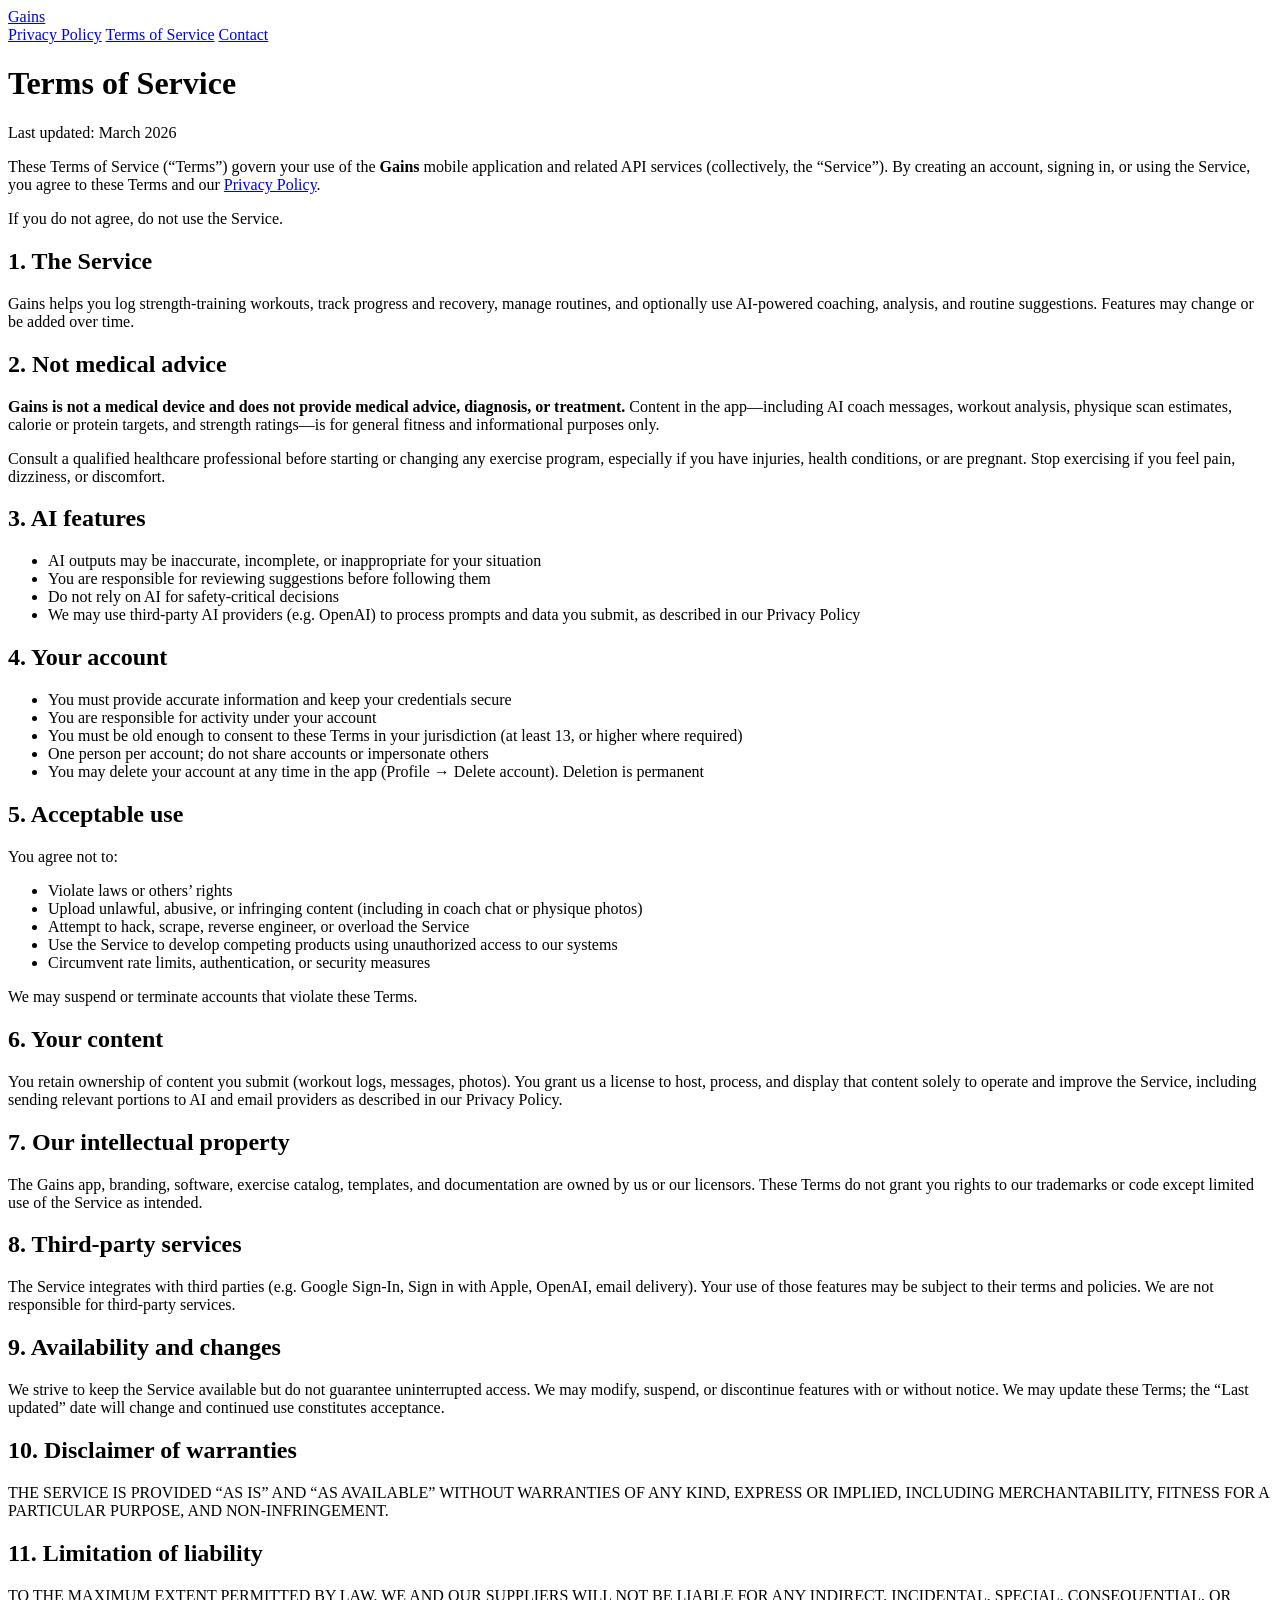
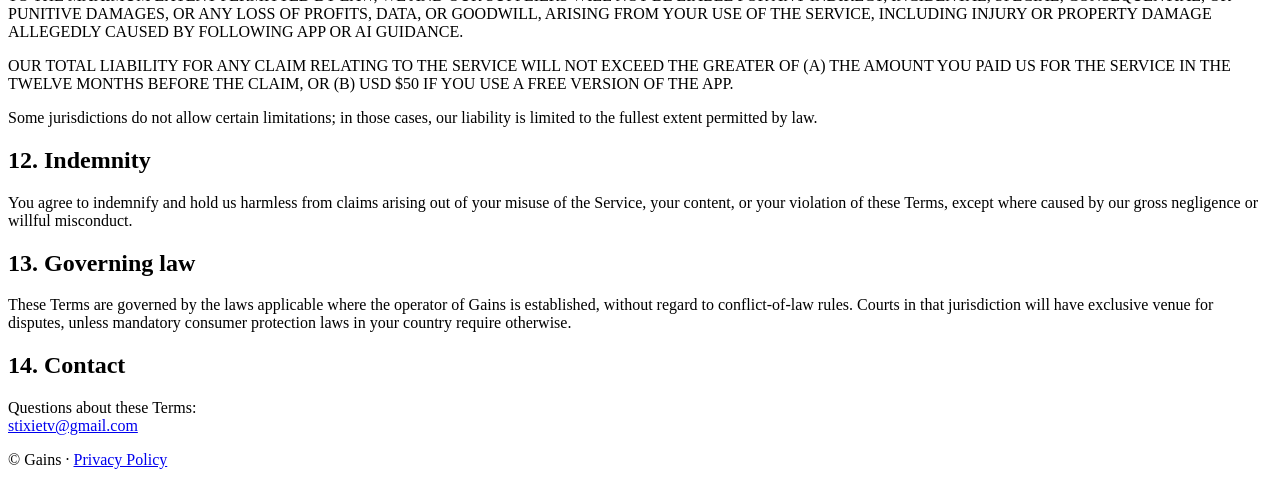
==== docs/legal/terms/index.html @ 3e6155f7 "legal, terms, ranks" ====
<!DOCTYPE html>
<html lang="en">
<head>
  <meta charset="utf-8" />
  <meta name="viewport" content="width=device-width, initial-scale=1" />
  <title>Terms of Service — Gains</title>
  <link rel="stylesheet" href="/styles.css" />
</head>
<body>
  <div class="wrap">
    <header>
      <a class="logo" href="https://gainsai.net/">Gains</a>
      <nav>
        <a href="https://gainsai.net/privacy/">Privacy Policy</a>
        <a href="https://gainsai.net/terms/">Terms of Service</a>
        <a href="mailto:stixietv@gmail.com">Contact</a>
      </nav>
    </header>

    <main>
      <h1>Terms of Service</h1>
      <p class="updated">Last updated: March 2026</p>

      <p>
        These Terms of Service (“Terms”) govern your use of the <strong>Gains</strong> mobile application
        and related API services (collectively, the “Service”). By creating an account, signing in, or
        using the Service, you agree to these Terms and our
        <a href="https://gainsai.net/privacy/">Privacy Policy</a>.
      </p>
      <p>If you do not agree, do not use the Service.</p>

      <h2>1. The Service</h2>
      <p>
        Gains helps you log strength-training workouts, track progress and recovery, manage routines,
        and optionally use AI-powered coaching, analysis, and routine suggestions. Features may change
        or be added over time.
      </p>

      <h2>2. Not medical advice</h2>
      <p>
        <strong>Gains is not a medical device and does not provide medical advice, diagnosis, or treatment.</strong>
        Content in the app—including AI coach messages, workout analysis, physique scan estimates, calorie
        or protein targets, and strength ratings—is for general fitness and informational purposes only.
      </p>
      <p>
        Consult a qualified healthcare professional before starting or changing any exercise program,
        especially if you have injuries, health conditions, or are pregnant. Stop exercising if you feel
        pain, dizziness, or discomfort.
      </p>

      <h2>3. AI features</h2>
      <ul>
        <li>AI outputs may be inaccurate, incomplete, or inappropriate for your situation</li>
        <li>You are responsible for reviewing suggestions before following them</li>
        <li>Do not rely on AI for safety-critical decisions</li>
        <li>We may use third-party AI providers (e.g. OpenAI) to process prompts and data you submit, as described in our Privacy Policy</li>
      </ul>

      <h2>4. Your account</h2>
      <ul>
        <li>You must provide accurate information and keep your credentials secure</li>
        <li>You are responsible for activity under your account</li>
        <li>You must be old enough to consent to these Terms in your jurisdiction (at least 13, or higher where required)</li>
        <li>One person per account; do not share accounts or impersonate others</li>
        <li>You may delete your account at any time in the app (Profile → Delete account). Deletion is permanent</li>
      </ul>

      <h2>5. Acceptable use</h2>
      <p>You agree not to:</p>
      <ul>
        <li>Violate laws or others’ rights</li>
        <li>Upload unlawful, abusive, or infringing content (including in coach chat or physique photos)</li>
        <li>Attempt to hack, scrape, reverse engineer, or overload the Service</li>
        <li>Use the Service to develop competing products using unauthorized access to our systems</li>
        <li>Circumvent rate limits, authentication, or security measures</li>
      </ul>
      <p>We may suspend or terminate accounts that violate these Terms.</p>

      <h2>6. Your content</h2>
      <p>
        You retain ownership of content you submit (workout logs, messages, photos). You grant us a
        license to host, process, and display that content solely to operate and improve the Service,
        including sending relevant portions to AI and email providers as described in our Privacy Policy.
      </p>

      <h2>7. Our intellectual property</h2>
      <p>
        The Gains app, branding, software, exercise catalog, templates, and documentation are owned by us
        or our licensors. These Terms do not grant you rights to our trademarks or code except limited
        use of the Service as intended.
      </p>

      <h2>8. Third-party services</h2>
      <p>
        The Service integrates with third parties (e.g. Google Sign-In, Sign in with Apple, OpenAI, email
        delivery). Your use of those features may be subject to their terms and policies. We are not
        responsible for third-party services.
      </p>

      <h2>9. Availability and changes</h2>
      <p>
        We strive to keep the Service available but do not guarantee uninterrupted access. We may modify,
        suspend, or discontinue features with or without notice. We may update these Terms; the “Last
        updated” date will change and continued use constitutes acceptance.
      </p>

      <h2>10. Disclaimer of warranties</h2>
      <p>
        THE SERVICE IS PROVIDED “AS IS” AND “AS AVAILABLE” WITHOUT WARRANTIES OF ANY KIND, EXPRESS OR
        IMPLIED, INCLUDING MERCHANTABILITY, FITNESS FOR A PARTICULAR PURPOSE, AND NON-INFRINGEMENT.
      </p>

      <h2>11. Limitation of liability</h2>
      <p>
        TO THE MAXIMUM EXTENT PERMITTED BY LAW, WE AND OUR SUPPLIERS WILL NOT BE LIABLE FOR ANY INDIRECT,
        INCIDENTAL, SPECIAL, CONSEQUENTIAL, OR PUNITIVE DAMAGES, OR ANY LOSS OF PROFITS, DATA, OR GOODWILL,
        ARISING FROM YOUR USE OF THE SERVICE, INCLUDING INJURY OR PROPERTY DAMAGE ALLEGEDLY CAUSED BY
        FOLLOWING APP OR AI GUIDANCE.
      </p>
      <p>
        OUR TOTAL LIABILITY FOR ANY CLAIM RELATING TO THE SERVICE WILL NOT EXCEED THE GREATER OF (A) THE
        AMOUNT YOU PAID US FOR THE SERVICE IN THE TWELVE MONTHS BEFORE THE CLAIM, OR (B) USD $50 IF YOU
        USE A FREE VERSION OF THE APP.
      </p>
      <p>
        Some jurisdictions do not allow certain limitations; in those cases, our liability is limited to
        the fullest extent permitted by law.
      </p>

      <h2>12. Indemnity</h2>
      <p>
        You agree to indemnify and hold us harmless from claims arising out of your misuse of the Service,
        your content, or your violation of these Terms, except where caused by our gross negligence or
        willful misconduct.
      </p>

      <h2>13. Governing law</h2>
      <p>
        These Terms are governed by the laws applicable where the operator of Gains is established, without
        regard to conflict-of-law rules. Courts in that jurisdiction will have exclusive venue for disputes,
        unless mandatory consumer protection laws in your country require otherwise.
      </p>

      <h2>14. Contact</h2>
      <p>
        Questions about these Terms:<br />
        <a href="mailto:stixietv@gmail.com">stixietv@gmail.com</a>
      </p>
    </main>

    <footer>
      © Gains · <a href="https://gainsai.net/privacy/">Privacy Policy</a>
    </footer>
  </div>
</body>
</html>
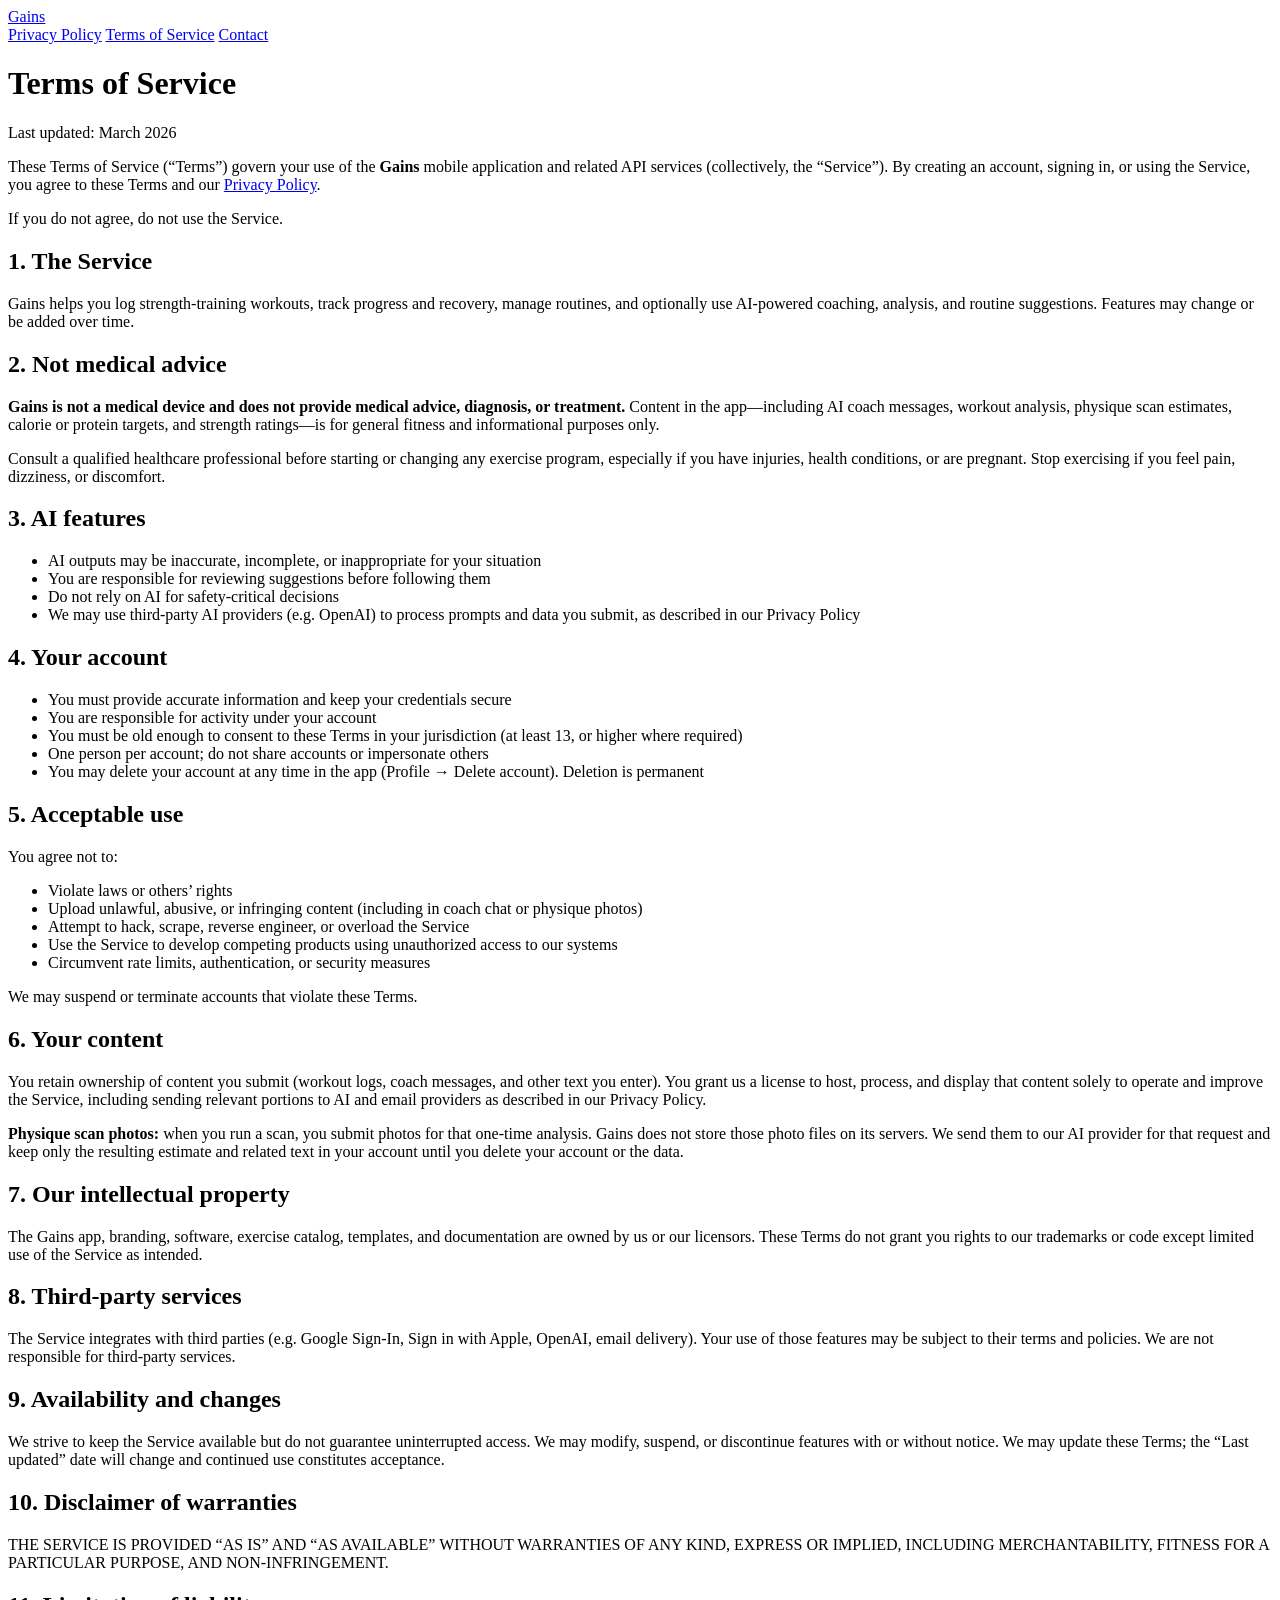
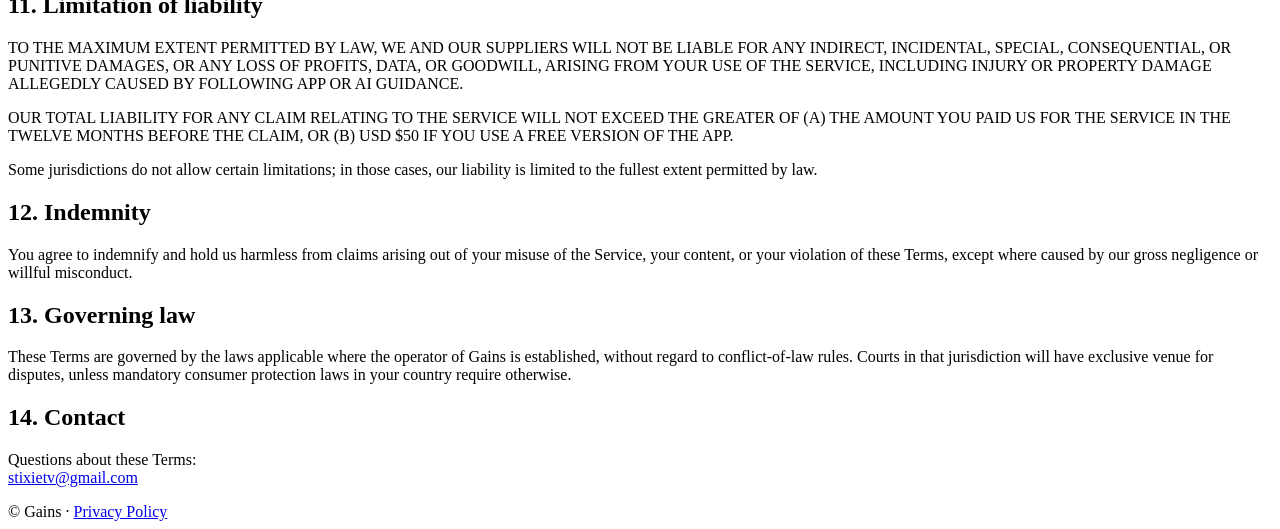
==== commit 29c3356c: "legal, terms fix" ====
--- a/docs/legal/terms/index.html
+++ b/docs/legal/terms/index.html
@@ -78,9 +78,14 @@
 
       <h2>6. Your content</h2>
       <p>
-        You retain ownership of content you submit (workout logs, messages, photos). You grant us a
-        license to host, process, and display that content solely to operate and improve the Service,
+        You retain ownership of content you submit (workout logs, coach messages, and other text you enter).
+        You grant us a license to host, process, and display that content solely to operate and improve the Service,
         including sending relevant portions to AI and email providers as described in our Privacy Policy.
+      </p>
+      <p>
+        <strong>Physique scan photos:</strong> when you run a scan, you submit photos for that one-time analysis.
+        Gains does not store those photo files on its servers. We send them to our AI provider for that request and
+        keep only the resulting estimate and related text in your account until you delete your account or the data.
       </p>
 
       <h2>7. Our intellectual property</h2>
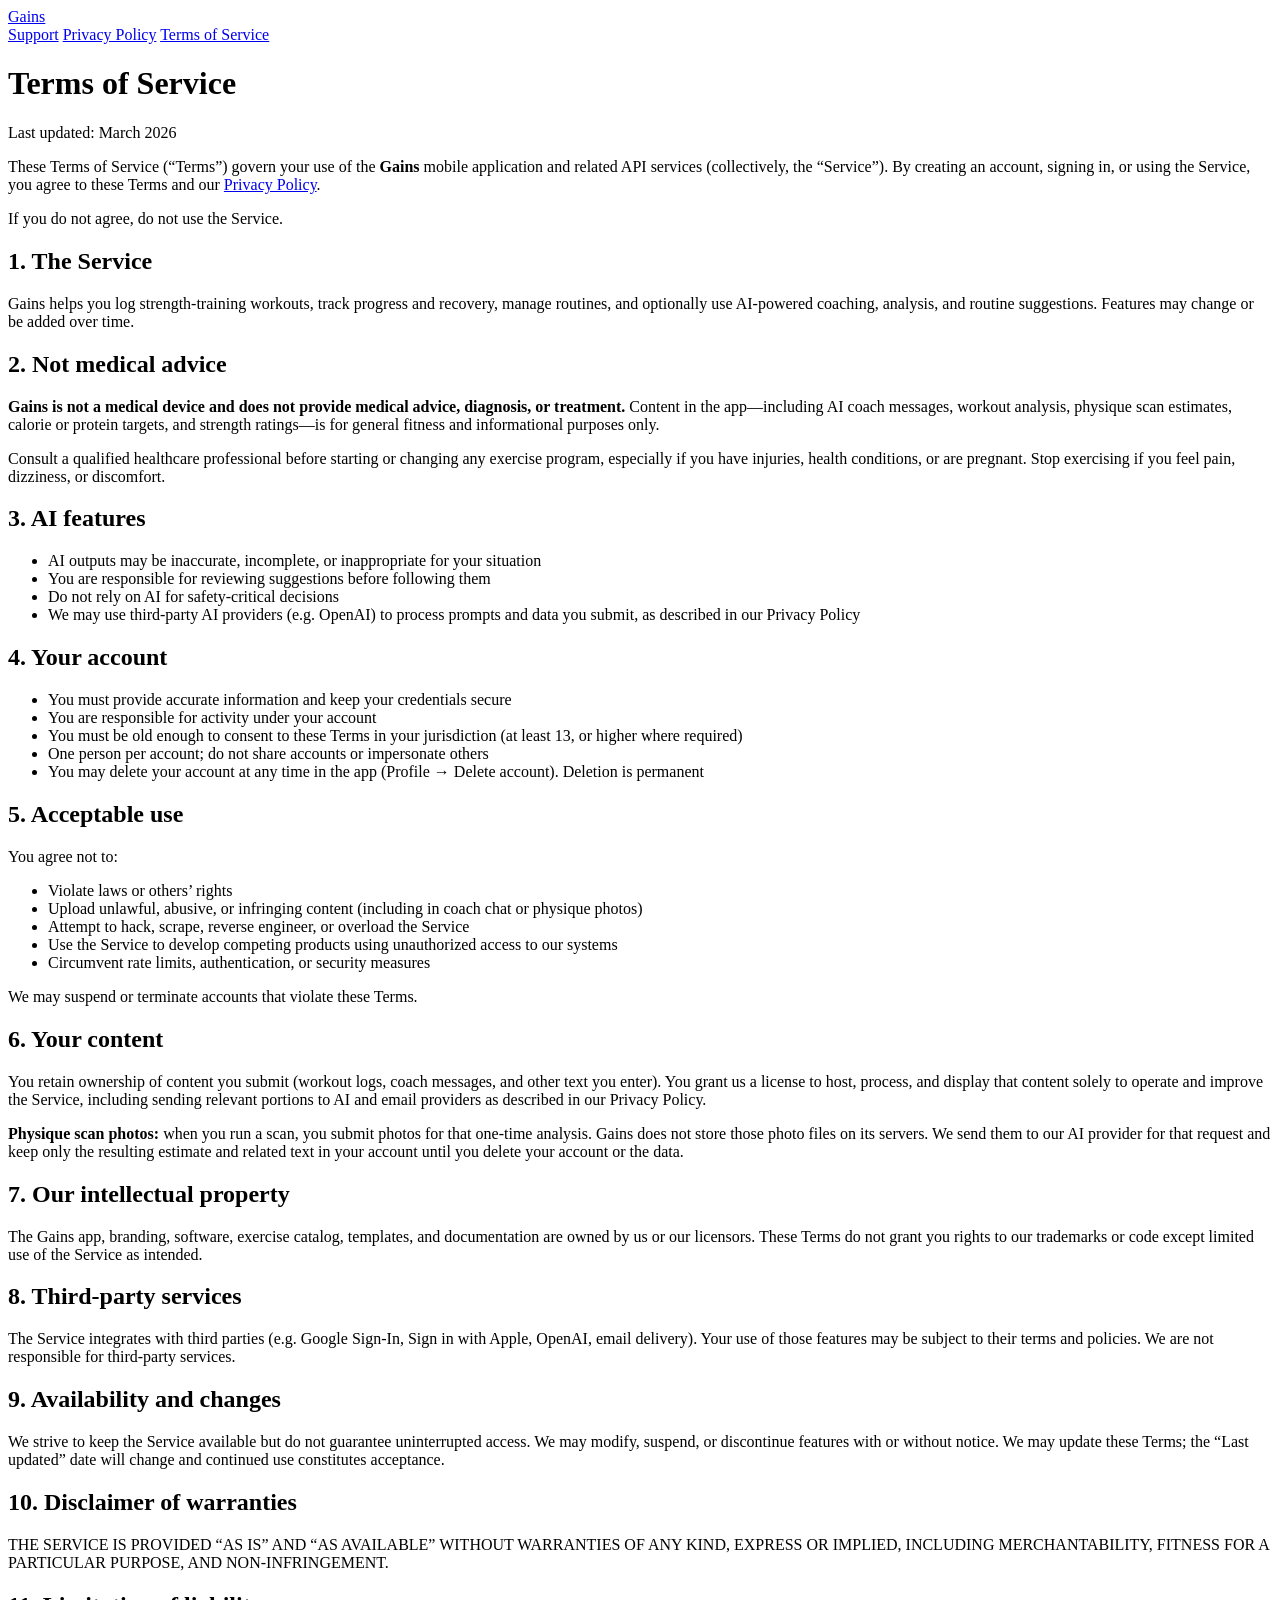
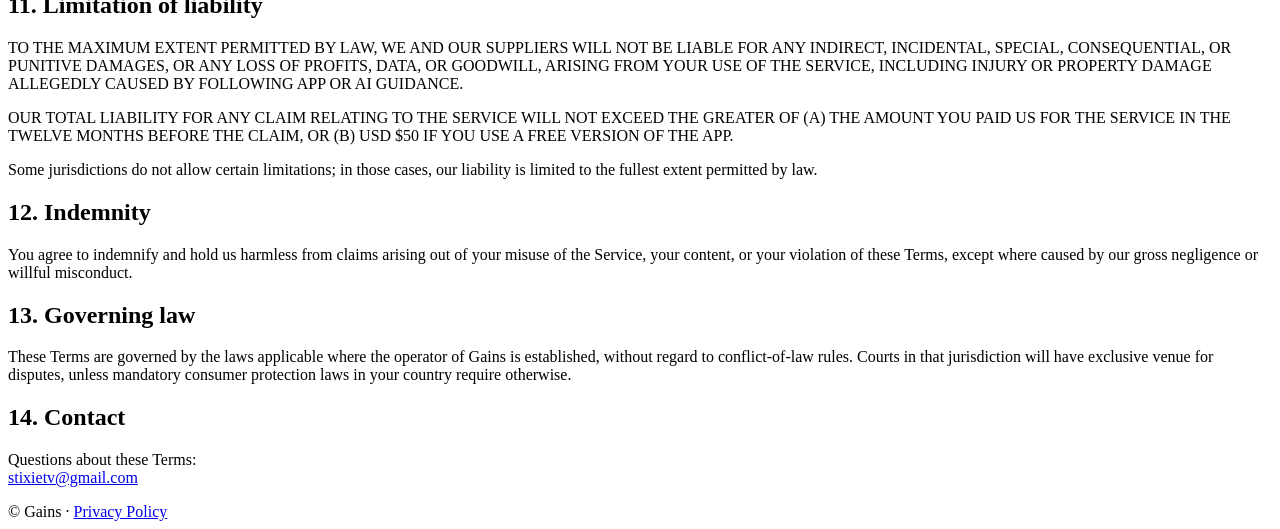
==== commit 00ee91cc: "land page, support" ====
--- a/docs/legal/terms/index.html
+++ b/docs/legal/terms/index.html
@@ -11,9 +11,9 @@
     <header>
       <a class="logo" href="https://gainsai.net/">Gains</a>
       <nav>
+        <a href="https://gainsai.net/support/">Support</a>
         <a href="https://gainsai.net/privacy/">Privacy Policy</a>
         <a href="https://gainsai.net/terms/">Terms of Service</a>
-        <a href="mailto:stixietv@gmail.com">Contact</a>
       </nav>
     </header>
 
